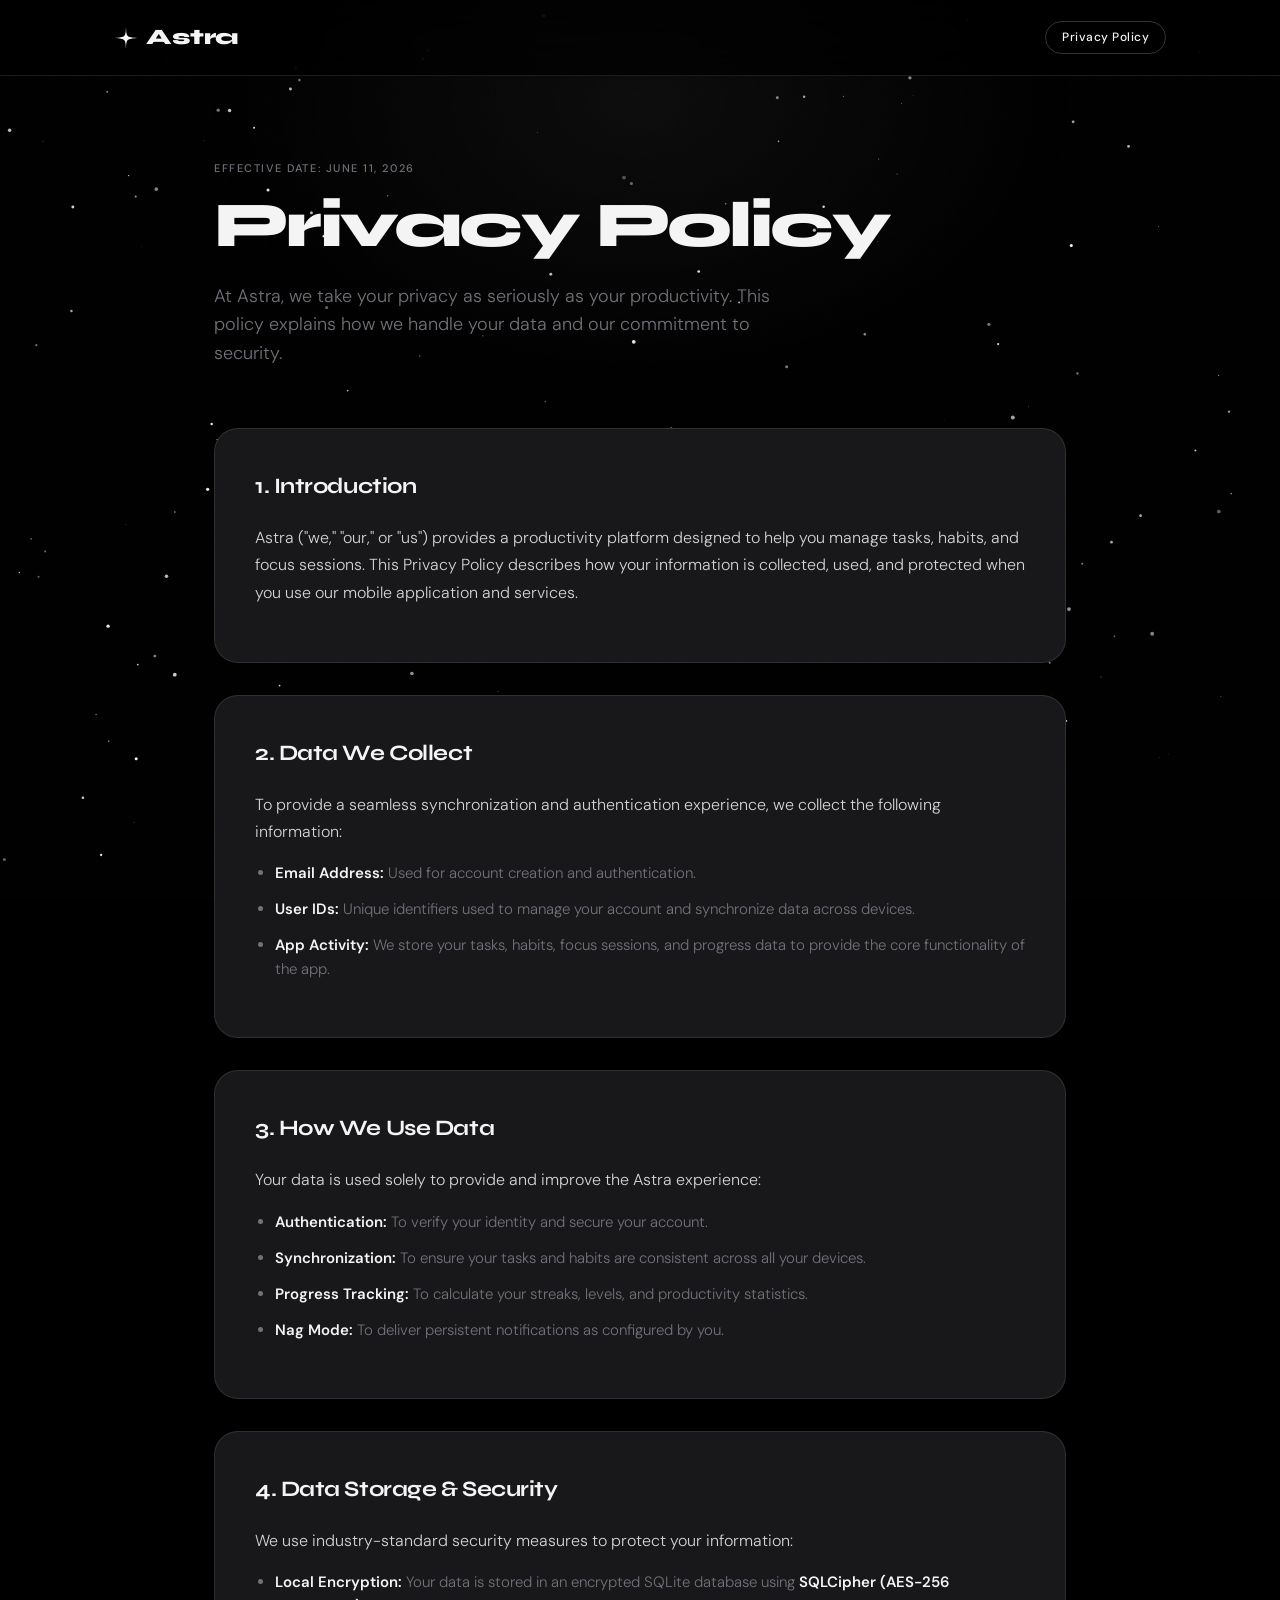
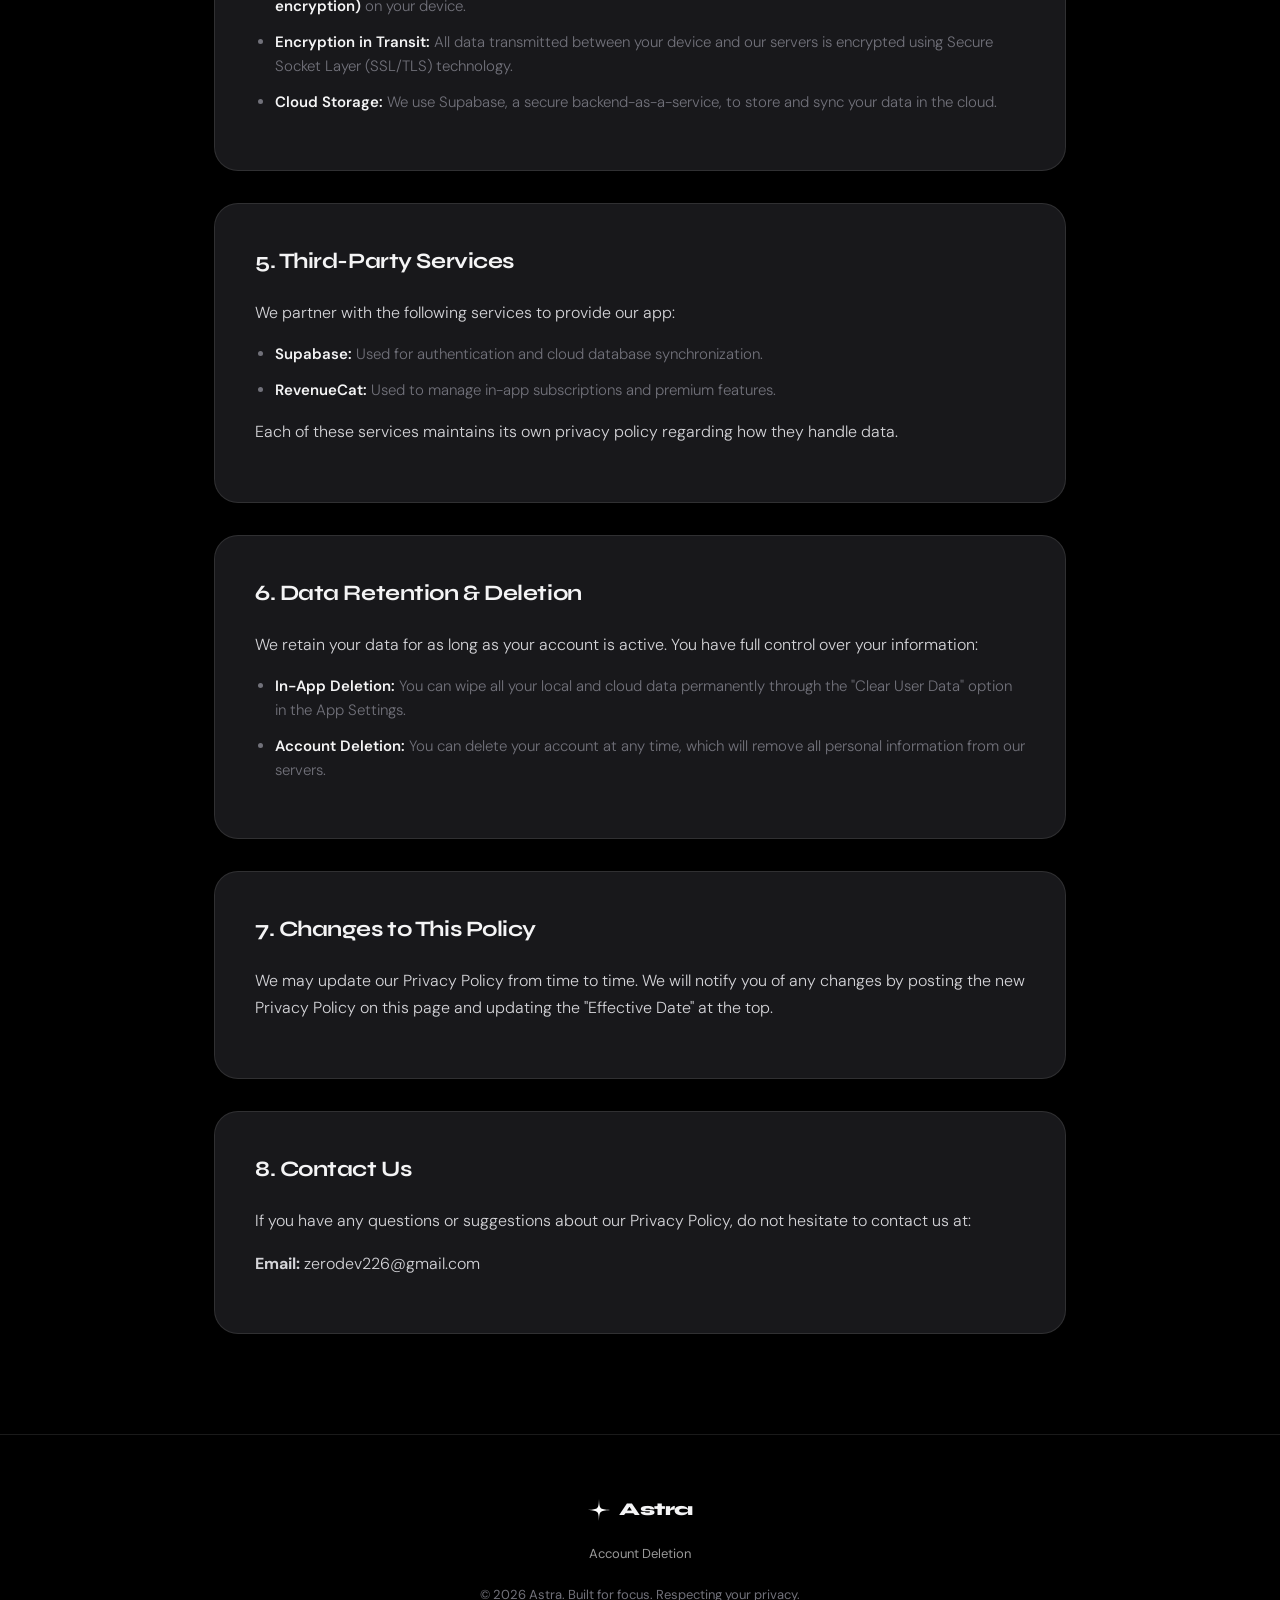
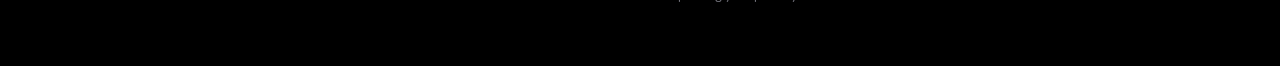
==== privacy.html @ 4fd775f6 "Add files via upload" ====
<!DOCTYPE html>
<html lang="en">
<head>
<meta charset="UTF-8"/>
<meta name="viewport" content="width=device-width, initial-scale=1.0"/>
<title>Astra — Privacy Policy</title>
<link rel="preconnect" href="https://fonts.googleapis.com"/>
<link href="https://fonts.googleapis.com/css2?family=Syne:wght@400;500;600;700;800&family=DM+Sans:ital,wght@0,300;0,400;0,500;1,300&family=Space+Grotesk:wght@400;500;600;700&display=swap" rel="stylesheet"/>
<link rel="stylesheet" href="privacy_styles.css"/>
</head>
<body>

<canvas id="starfield"></canvas>
<div class="glow-top"></div>

<!-- NAV -->
<nav>
  <div class="nav-inner">
    <div class="logo">
        <a href="index.html" style="text-decoration: none; color: inherit; display: flex; align-items: center;">
            <svg width="24" height="24" viewBox="0 0 200 200" fill="none" xmlns="http://www.w3.org/2000/svg" style="margin-right: 8px; vertical-align: middle;">
                <path d="M100 8C104 92 104 92 192 100C104 108 104 108 100 192C96 108 96 108 8 100C96 92 96 92 100 8Z" fill="white"/>
            </svg>
            Astra
        </a>
    </div>
    <div class="nav-badge">Privacy Policy</div>
  </div>
</nav>

<!-- CONTENT -->
<section class="policy-content">
  <div class="container">
    <div class="section-label reveal">
      <div class="eyebrow">Effective Date: June 11, 2026</div>
      <h1>Privacy Policy</h1>
      <p>At Astra, we take your privacy as seriously as your productivity. This policy explains how we handle your data and our commitment to security.</p>
    </div>

    <div class="policy-grid">
      <div class="policy-card reveal">
        <h3>1. Introduction</h3>
        <p>Astra ("we," "our," or "us") provides a productivity platform designed to help you manage tasks, habits, and focus sessions. This Privacy Policy describes how your information is collected, used, and protected when you use our mobile application and services.</p>
      </div>

      <div class="policy-card reveal">
        <h3>2. Data We Collect</h3>
        <p>To provide a seamless synchronization and authentication experience, we collect the following information:</p>
        <ul>
            <li><strong>Email Address:</strong> Used for account creation and authentication.</li>
            <li><strong>User IDs:</strong> Unique identifiers used to manage your account and synchronize data across devices.</li>
            <li><strong>App Activity:</strong> We store your tasks, habits, focus sessions, and progress data to provide the core functionality of the app.</li>
        </ul>
      </div>

      <div class="policy-card reveal">
        <h3>3. How We Use Data</h3>
        <p>Your data is used solely to provide and improve the Astra experience:</p>
        <ul>
            <li><strong>Authentication:</strong> To verify your identity and secure your account.</li>
            <li><strong>Synchronization:</strong> To ensure your tasks and habits are consistent across all your devices.</li>
            <li><strong>Progress Tracking:</strong> To calculate your streaks, levels, and productivity statistics.</li>
            <li><strong>Nag Mode:</strong> To deliver persistent notifications as configured by you.</li>
        </ul>
      </div>

      <div class="policy-card reveal">
        <h3>4. Data Storage & Security</h3>
        <p>We use industry-standard security measures to protect your information:</p>
        <ul>
            <li><strong>Local Encryption:</strong> Your data is stored in an encrypted SQLite database using <strong>SQLCipher (AES-256 encryption)</strong> on your device.</li>
            <li><strong>Encryption in Transit:</strong> All data transmitted between your device and our servers is encrypted using Secure Socket Layer (SSL/TLS) technology.</li>
            <li><strong>Cloud Storage:</strong> We use Supabase, a secure backend-as-a-service, to store and sync your data in the cloud.</li>
        </ul>
      </div>

      <div class="policy-card reveal">
        <h3>5. Third-Party Services</h3>
        <p>We partner with the following services to provide our app:</p>
        <ul>
            <li><strong>Supabase:</strong> Used for authentication and cloud database synchronization.</li>
            <li><strong>RevenueCat:</strong> Used to manage in-app subscriptions and premium features.</li>
        </ul>
        <p>Each of these services maintains its own privacy policy regarding how they handle data.</p>
      </div>

      <div class="policy-card reveal">
        <h3>6. Data Retention & Deletion</h3>
        <p>We retain your data for as long as your account is active. You have full control over your information:</p>
        <ul>
            <li><strong>In-App Deletion:</strong> You can wipe all your local and cloud data permanently through the "Clear User Data" option in the App Settings.</li>
            <li><strong>Account Deletion:</strong> You can delete your account at any time, which will remove all personal information from our servers.</li>
        </ul>
      </div>

      <div class="policy-card reveal">
        <h3>7. Changes to This Policy</h3>
        <p>We may update our Privacy Policy from time to time. We will notify you of any changes by posting the new Privacy Policy on this page and updating the "Effective Date" at the top.</p>
      </div>

      <div class="policy-card reveal">
        <h3>8. Contact Us</h3>
        <p>If you have any questions or suggestions about our Privacy Policy, do not hesitate to contact us at:</p>
        <p><strong>Email:</strong> zerodev226@gmail.com</p>
      </div>
    </div>
  </div>
</section>

<!-- FOOTER -->
<footer>
  <div class="container">
    <div class="footer-logo">
        <a href="index.html" style="text-decoration: none; color: inherit; display: flex; align-items: center; justify-content: center;">
            <svg width="24" height="24" viewBox="0 0 200 200" fill="none" xmlns="http://www.w3.org/2000/svg" style="margin-right: 8px; vertical-align: middle;">
                <path d="M100 8C104 92 104 92 192 100C104 108 104 108 100 192C96 108 96 108 8 100C96 92 96 92 100 8Z" fill="white"/>
            </svg>
            Astra
        </a>
    </div>
    <div class="footer-links" style="margin: 20px 0; font-size: 13px; opacity: 0.6;">
        <a href="delete-account.html" style="color: #fff; margin: 0 10px; text-decoration: none;">Account Deletion</a>
    </div>
    <p>© 2026 Astra. Built for focus. Respecting your privacy.</p>
  </div>
</footer>

<script src="privacy_script.js"></script>
</body>
</html>
---- privacy_styles.css ----
:root {
  --purple: #ffffff;
  --purple-light: #d4d4d8;
  --purple-dim: rgba(255,255,255,0.1);
  --gold: #a1a1aa;
  --white: #f4f4f5;
  --off-white: #d4d4d8;
  --muted: #71717a;
  --bg: #000000;
  --bg2: #09090b;
  --card: #18181b;
  --border: rgba(255,255,255,0.1);
}

*, *::before, *::after { box-sizing: border-box; margin: 0; padding: 0; }

html { scroll-behavior: smooth; }

body {
  background: var(--bg);
  color: var(--white);
  font-family: 'DM Sans', sans-serif;
  font-size: 16px;
  line-height: 1.6;
  overflow-x: hidden;
}

/* ── Canvas starfield ── */
#starfield {
  position: fixed;
  inset: 0;
  z-index: 0;
  pointer-events: none;
}

/* ── Noise grain overlay ── */
body::before {
  content: '';
  position: fixed;
  inset: 0;
  z-index: 1;
  pointer-events: none;
  background-image: url("data:image/svg+xml,%3Csvg viewBox='0 0 256 256' xmlns='http://www.w3.org/2000/svg'%3E%3Cfilter id='noise'%3E%3CfeTurbulence type='fractalNoise' baseFrequency='0.9' numOctaves='4' stitchTiles='stitch'/%3E%3C/filter%3E%3Crect width='100%25' height='100%25' filter='url(%23noise)' opacity='0.04'/%3E%3C/svg%3E");
  background-size: 200px 200px;
  opacity: 0.35;
}

/* ── Radial glows ── */
.glow-top {
  position: fixed;
  top: -200px;
  left: 50%;
  transform: translateX(-50%);
  width: 900px;
  height: 600px;
  background: radial-gradient(ellipse, rgba(255,255,255,0.05) 0%, transparent 70%);
  pointer-events: none;
  z-index: 1;
}

/* ── Layout ── */
.container {
  position: relative;
  z-index: 2;
  max-width: 900px;
  margin: 0 auto;
  padding: 0 24px;
}

/* ── NAV ── */
nav {
  position: fixed;
  top: 0; left: 0; right: 0;
  z-index: 100;
  padding: 20px 0;
  backdrop-filter: blur(20px);
  -webkit-backdrop-filter: blur(20px);
  border-bottom: 1px solid var(--border);
  background: rgba(0,0,0,0.7);
}
.nav-inner {
  max-width: 1100px;
  margin: 0 auto;
  padding: 0 24px;
  display: flex;
  align-items: center;
  justify-content: space-between;
}
.logo {
  font-family: 'Syne', sans-serif;
  font-size: 22px;
  font-weight: 800;
  letter-spacing: -0.02em;
  color: var(--white);
}
.nav-badge {
  font-size: 12px;
  font-weight: 500;
  color: var(--white);
  border: 1px solid rgba(255,255,255,0.2);
  padding: 6px 16px;
  border-radius: 100px;
  letter-spacing: 0.04em;
  background: transparent;
}

/* ── Content ── */
.policy-content {
  padding: 160px 0 100px;
  position: relative;
  z-index: 2;
}

.section-label {
  text-align: left;
  margin-bottom: 60px;
}
.section-label .eyebrow {
  font-size: 11px;
  font-weight: 500;
  letter-spacing: 0.14em;
  text-transform: uppercase;
  color: var(--muted);
  margin-bottom: 16px;
}
.section-label h1 {
  font-family: 'Syne', sans-serif;
  font-size: clamp(40px, 6vw, 64px);
  font-weight: 800;
  letter-spacing: -0.04em;
  line-height: 1.0;
  color: var(--white);
  margin-bottom: 24px;
}
.section-label p {
  color: var(--muted);
  font-size: 18px;
  font-weight: 300;
  max-width: 600px;
  line-height: 1.6;
}

.policy-grid {
  display: flex;
  flex-direction: column;
  gap: 32px;
}

.policy-card {
  background: var(--card);
  border: 1px solid var(--border);
  border-radius: 24px;
  padding: 40px;
  position: relative;
  overflow: hidden;
}

.policy-card h3 {
  font-family: 'Syne', sans-serif;
  font-size: 22px;
  font-weight: 700;
  letter-spacing: -0.02em;
  margin-bottom: 20px;
  color: var(--white);
}

.policy-card p {
  font-size: 16px;
  color: var(--off-white);
  line-height: 1.7;
  font-weight: 300;
  margin-bottom: 16px;
}

.policy-card ul {
    margin-left: 20px;
    margin-bottom: 16px;
    color: var(--muted);
}

.policy-card li {
    margin-bottom: 12px;
    font-size: 15px;
    font-weight: 300;
}

.policy-card li strong {
    color: var(--white);
    font-weight: 600;
}

/* ── Footer ── */
footer {
  position: relative;
  z-index: 2;
  border-top: 1px solid var(--border);
  padding: 60px 0;
  text-align: center;
}
.footer-logo {
  font-family: 'Syne', sans-serif;
  font-size: 18px;
  font-weight: 800;
  letter-spacing: -0.02em;
  margin-bottom: 12px;
}
footer p {
  font-size: 13px;
  color: var(--muted);
}

/* ── Animations ── */
.reveal {
  opacity: 0;
  transform: translateY(20px);
  transition: opacity 0.6s ease, transform 0.6s ease;
}
.reveal.visible {
  opacity: 1;
  transform: translateY(0);
}

@media (max-width: 768px) {
  .section-label h1 { font-size: 40px; }
  .policy-card { padding: 32px 24px; }
}
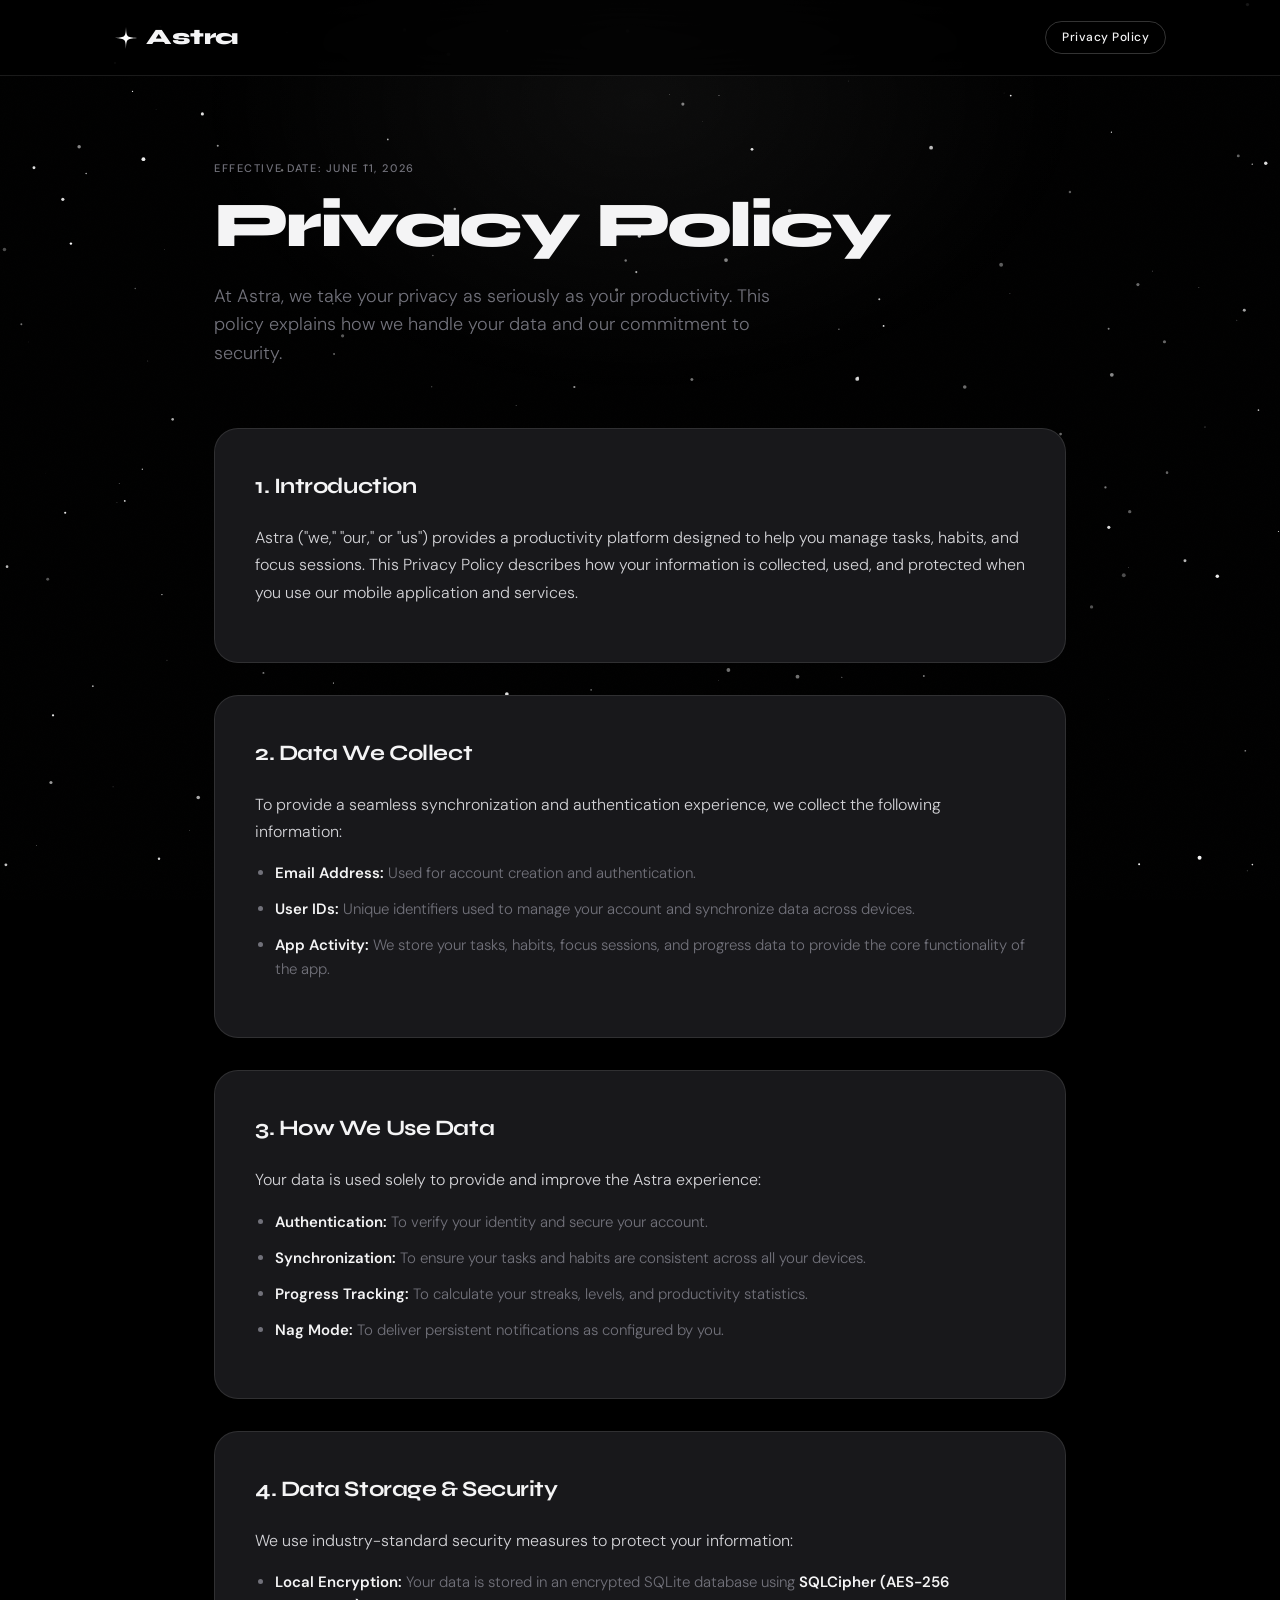
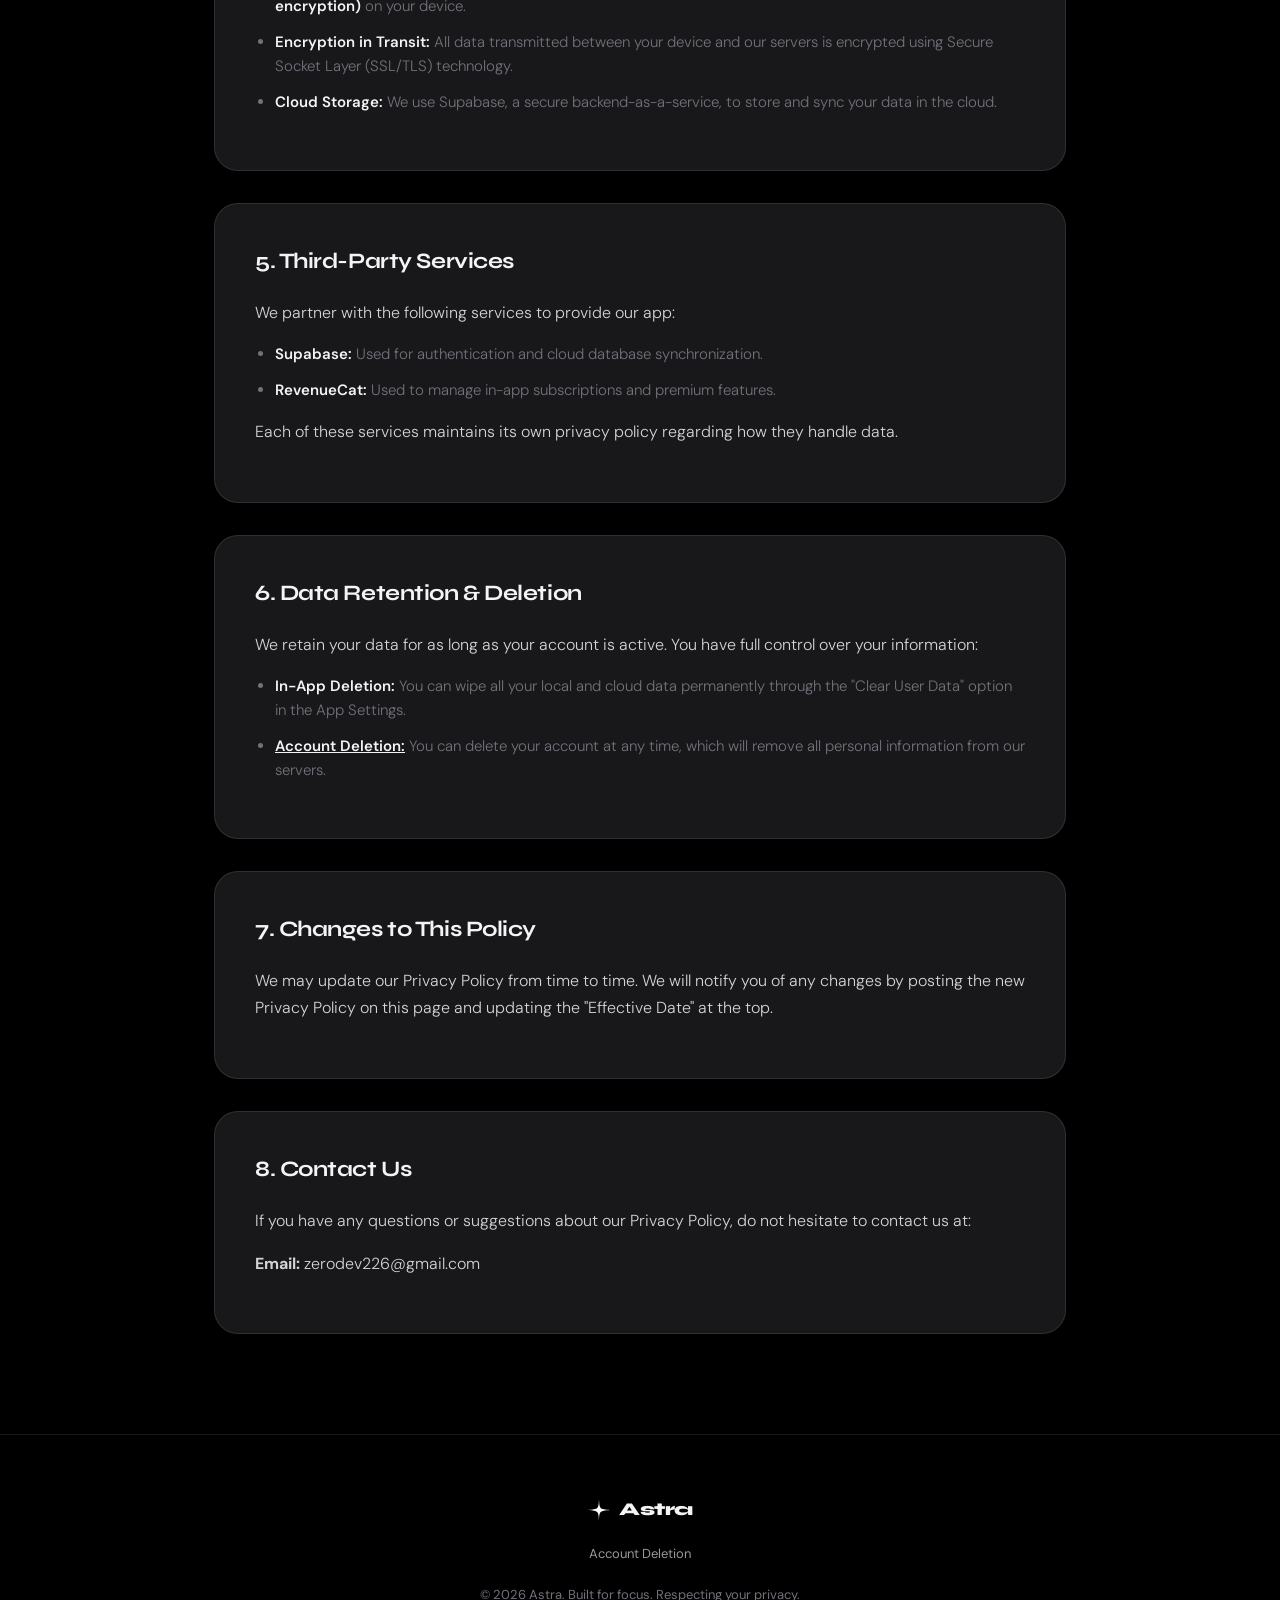
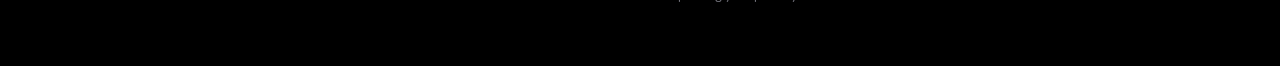
==== commit e28db165: "Add files via upload" ====
--- a/privacy.html
+++ b/privacy.html
@@ -89,7 +89,7 @@
         <p>We retain your data for as long as your account is active. You have full control over your information:</p>
         <ul>
             <li><strong>In-App Deletion:</strong> You can wipe all your local and cloud data permanently through the "Clear User Data" option in the App Settings.</li>
-            <li><strong>Account Deletion:</strong> You can delete your account at any time, which will remove all personal information from our servers.</li>
+            <li><strong><a href="delete-account.html" style="color: inherit; text-decoration: underline;">Account Deletion:</a></strong> You can delete your account at any time, which will remove all personal information from our servers.</li>
         </ul>
       </div>
 
